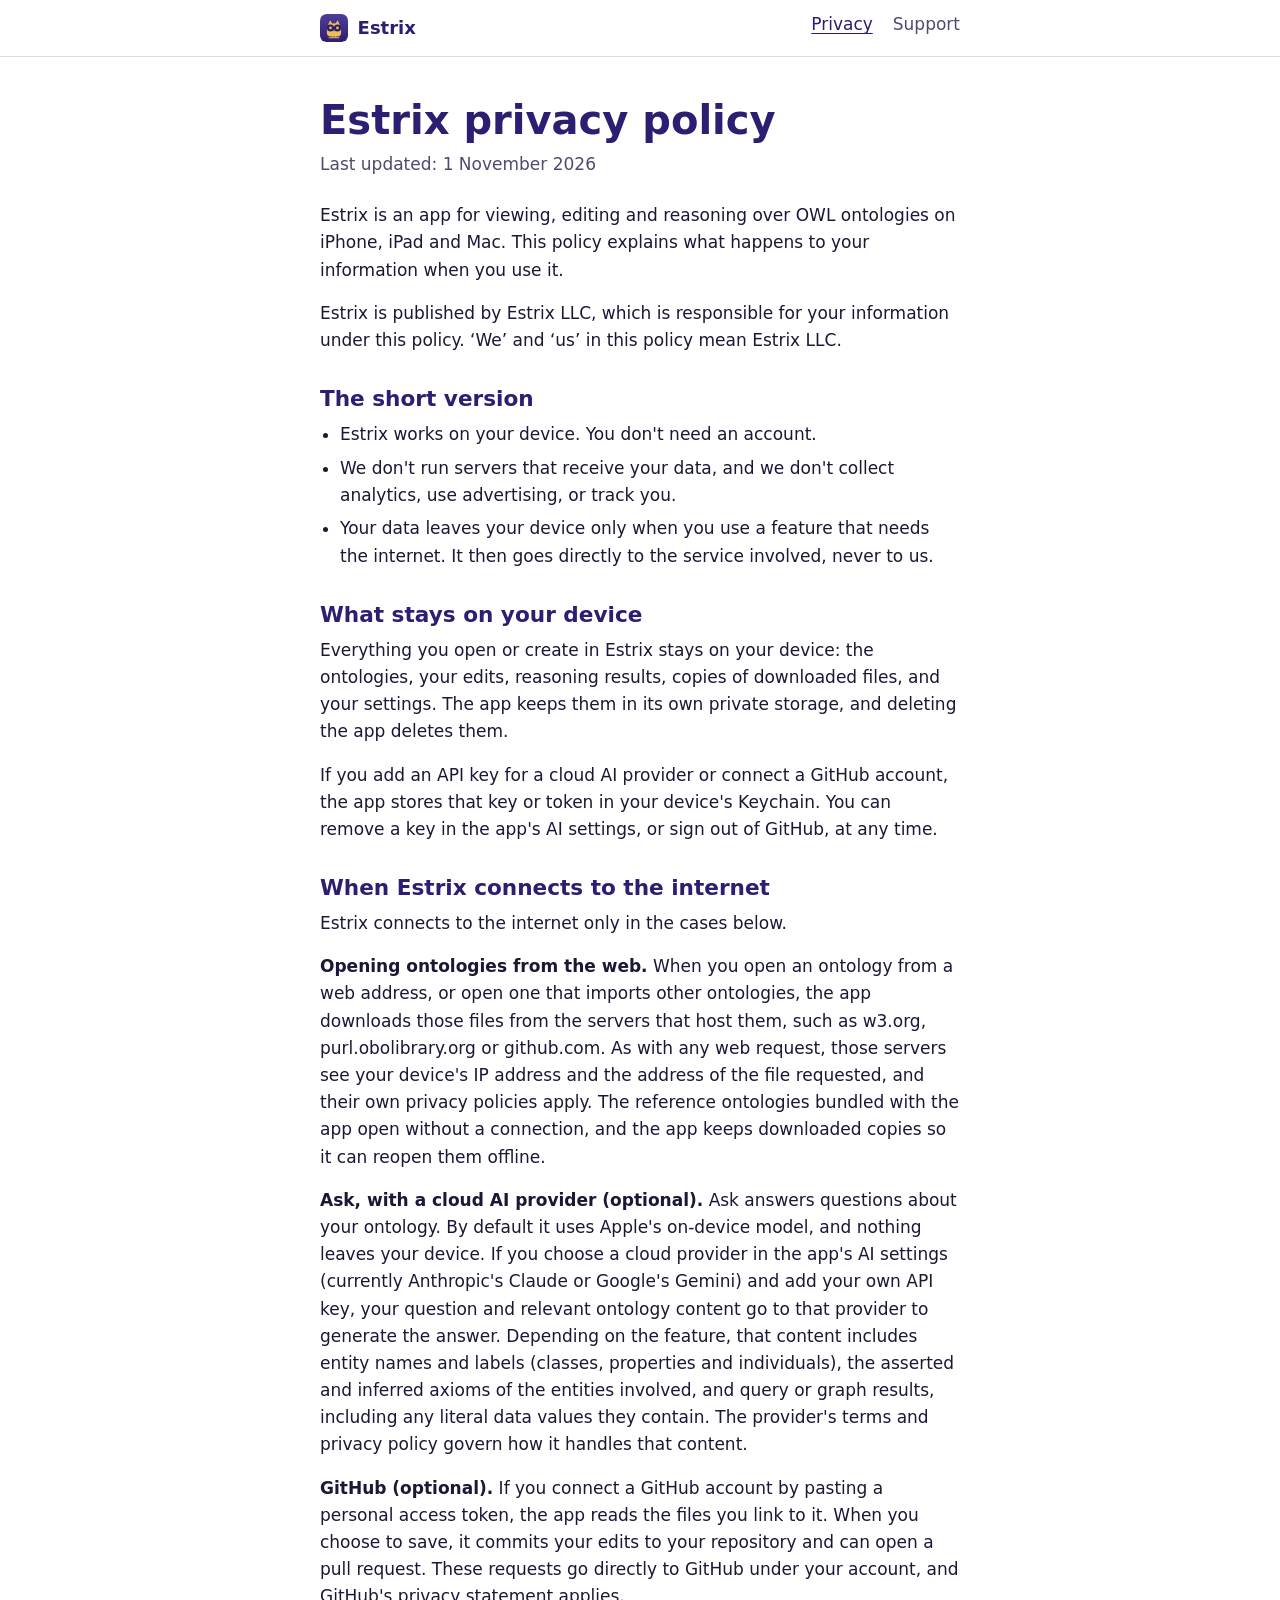
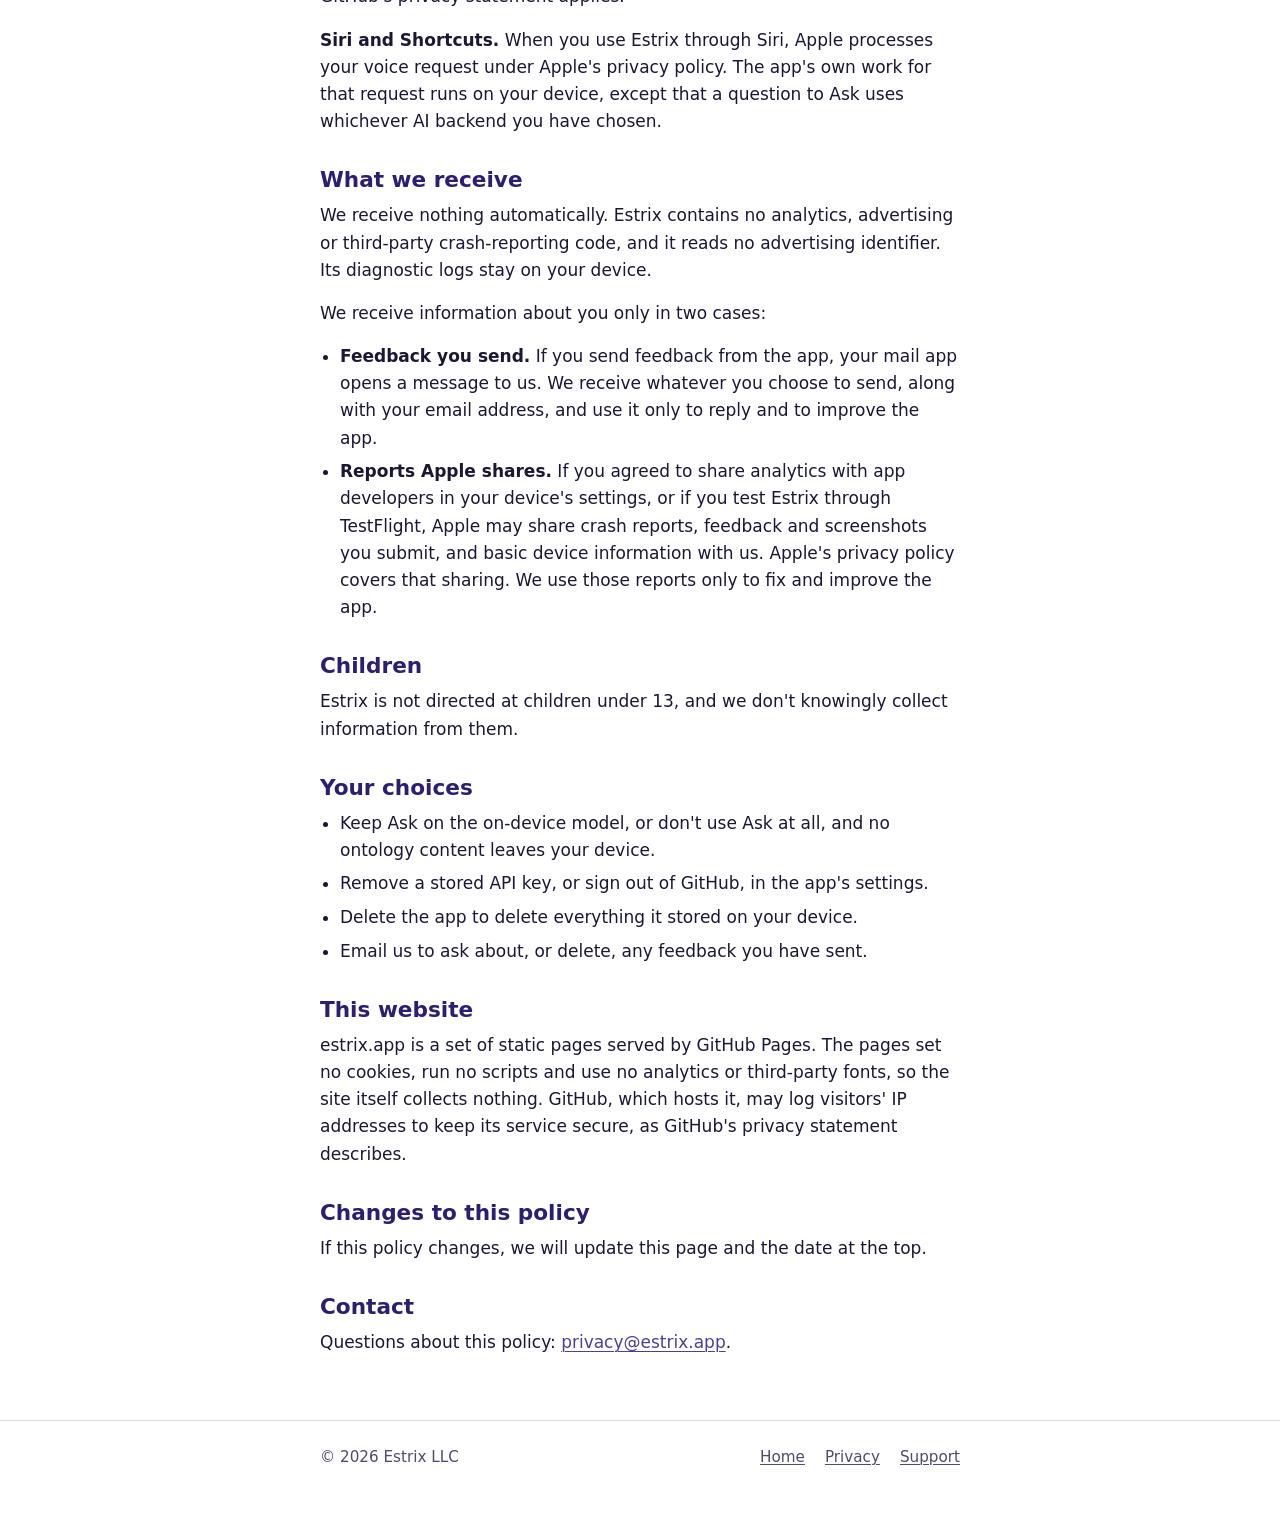
==== privacy/index.html @ ed9c2331 "Site: front page, privacy policy and support The public website of Estrix at estrix.app: static HTML" ====
<!doctype html>
<html lang="en">
<head>
<meta charset="utf-8">
<meta name="viewport" content="width=device-width, initial-scale=1">
<title>Privacy policy: Estrix</title>
<meta name="description" content="The privacy policy of Estrix, the OWL 2 ontology workbench for iPhone, iPad and Mac, published by Estrix LLC: the app works on your device, needs no account and collects nothing by default.">
<meta name="theme-color" media="(prefers-color-scheme: light)" content="#4f3e99">
<meta name="theme-color" media="(prefers-color-scheme: dark)" content="#110d26">
<link rel="canonical" href="https://estrix.app/privacy/">
<link rel="icon" href="../icon.svg" type="image/svg+xml">
<link rel="icon" href="../icon-32.png" type="image/png" sizes="32x32">
<link rel="apple-touch-icon" href="../icon-180.png">
<link rel="stylesheet" href="../style.css">
</head>
<body>
<a class="skip" href="#main">Skip to content</a>
<header class="top">
  <div class="wrap">
    <a class="brand" href="../"><img src="../icon.svg" alt="" width="28" height="28">Estrix</a>
    <nav aria-label="Site">
      <ul>
        <li><a href="./" aria-current="page">Privacy</a></li>
        <li><a href="../support/">Support</a></li>
      </ul>
    </nav>
  </div>
</header>
<main id="main">
  <div class="wrap">
    <h1>Estrix privacy policy</h1>
    <p class="meta">Last updated: 1 November 2026</p>
    <p>Estrix is an app for viewing, editing and reasoning over OWL ontologies on iPhone, iPad and Mac. This policy explains what happens to your information when you use it.</p>
    <p>Estrix is published by Estrix LLC, which is responsible for your information under this policy. ‘We’ and ‘us’ in this policy mean Estrix LLC.</p>

    <h2 id="the-short-version">The short version</h2>
    <ul>
      <li>Estrix works on your device. You don't need an account.</li>
      <li>We don't run servers that receive your data, and we don't collect analytics, use advertising, or track you.</li>
      <li>Your data leaves your device only when you use a feature that needs the internet. It then goes directly to the service involved, never to us.</li>
    </ul>

    <h2 id="what-stays-on-your-device">What stays on your device</h2>
    <p>Everything you open or create in Estrix stays on your device: the ontologies, your edits, reasoning results, copies of downloaded files, and your settings. The app keeps them in its own private storage, and deleting the app deletes them.</p>
    <p>If you add an API key for a cloud AI provider or connect a GitHub account, the app stores that key or token in your device's Keychain. You can remove a key in the app's AI settings, or sign out of GitHub, at any time.</p>

    <h2 id="when-estrix-connects-to-the-internet">When Estrix connects to the internet</h2>
    <p>Estrix connects to the internet only in the cases below.</p>
    <p><strong>Opening ontologies from the web.</strong> When you open an ontology from a web address, or open one that imports other ontologies, the app downloads those files from the servers that host them, such as w3.org, purl.obolibrary.org or github.com. As with any web request, those servers see your device's IP address and the address of the file requested, and their own privacy policies apply. The reference ontologies bundled with the app open without a connection, and the app keeps downloaded copies so it can reopen them offline.</p>
    <p><strong>Ask, with a cloud AI provider (optional).</strong> Ask answers questions about your ontology. By default it uses Apple's on-device model, and nothing leaves your device. If you choose a cloud provider in the app's AI settings (currently Anthropic's Claude or Google's Gemini) and add your own API key, your question and relevant ontology content go to that provider to generate the answer. Depending on the feature, that content includes entity names and labels (classes, properties and individuals), the asserted and inferred axioms of the entities involved, and query or graph results, including any literal data values they contain. The provider's terms and privacy policy govern how it handles that content.</p>
    <p><strong>GitHub (optional).</strong> If you connect a GitHub account by pasting a personal access token, the app reads the files you link to it. When you choose to save, it commits your edits to your repository and can open a pull request. These requests go directly to GitHub under your account, and GitHub's privacy statement applies.</p>
    <p><strong>Siri and Shortcuts.</strong> When you use Estrix through Siri, Apple processes your voice request under Apple's privacy policy. The app's own work for that request runs on your device, except that a question to Ask uses whichever AI backend you have chosen.</p>

    <h2 id="what-we-receive">What we receive</h2>
    <p>We receive nothing automatically. Estrix contains no analytics, advertising or third-party crash-reporting code, and it reads no advertising identifier. Its diagnostic logs stay on your device.</p>
    <p>We receive information about you only in two cases:</p>
    <ul>
      <li><strong>Feedback you send.</strong> If you send feedback from the app, your mail app opens a message to us. We receive whatever you choose to send, along with your email address, and use it only to reply and to improve the app.</li>
      <li><strong>Reports Apple shares.</strong> If you agreed to share analytics with app developers in your device's settings, or if you test Estrix through TestFlight, Apple may share crash reports, feedback and screenshots you submit, and basic device information with us. Apple's privacy policy covers that sharing. We use those reports only to fix and improve the app.</li>
    </ul>

    <h2 id="children">Children</h2>
    <p>Estrix is not directed at children under 13, and we don't knowingly collect information from them.</p>

    <h2 id="your-choices">Your choices</h2>
    <ul>
      <li>Keep Ask on the on-device model, or don't use Ask at all, and no ontology content leaves your device.</li>
      <li>Remove a stored API key, or sign out of GitHub, in the app's settings.</li>
      <li>Delete the app to delete everything it stored on your device.</li>
      <li>Email us to ask about, or delete, any feedback you have sent.</li>
    </ul>

    <h2 id="this-website">This website</h2>
    <p>estrix.app is a set of static pages served by GitHub Pages. The pages set no cookies, run no scripts and use no analytics or third-party fonts, so the site itself collects nothing. GitHub, which hosts it, may log visitors' IP addresses to keep its service secure, as GitHub's privacy statement describes.</p>

    <h2 id="changes-to-this-policy">Changes to this policy</h2>
    <p>If this policy changes, we will update this page and the date at the top.</p>

    <h2 id="contact">Contact</h2>
    <p>Questions about this policy: <a href="mailto:privacy@estrix.app">privacy@estrix.app</a>.</p>
  </div>
</main>
<footer>
  <div class="wrap">
    <p>© 2026 Estrix LLC</p>
    <ul>
      <li><a href="../">Home</a></li>
      <li><a href="./">Privacy</a></li>
      <li><a href="../support/">Support</a></li>
    </ul>
  </div>
</footer>
</body>
</html>
---- style.css ----
/* estrix.app: static pages, no external resources. */
:root {
  color-scheme: light dark;
  --bg: #ffffff;
  --bg-soft: #f4f2fa;
  --text: #1c1735;
  --muted: #514a6e;
  --heading: #2d1e72;
  --link: #4f3e99;
  --rule: #ddd8ee;
  --indigo: #4f3e99;
  --indigo-deep: #2d1e72;
  --gold: #efbe5b;
  --mask: #2b1e6b;
  --hero-text: #ffffff;
}
@media (prefers-color-scheme: dark) {
  :root {
    --bg: #110d26;
    --bg-soft: #1a1437;
    --text: #ece9f6;
    --muted: #b8b1d6;
    --heading: #ffffff;
    --link: #f3cd7a;
    --rule: #2e2653;
  }
}
* { box-sizing: border-box; }
html { -webkit-text-size-adjust: 100%; }
body {
  margin: 0;
  background: var(--bg);
  color: var(--text);
  font: 400 1.0625rem/1.6 system-ui, -apple-system, "Segoe UI", Roboto, "Helvetica Neue", Arial, sans-serif;
}
.wrap { max-width: 42rem; margin: 0 auto; padding: 0 1rem; }
a { color: var(--link); text-decoration-thickness: 1px; text-underline-offset: 0.15em; }
a:hover { text-decoration-thickness: 2px; }
:focus-visible { outline: 3px solid var(--gold); outline-offset: 3px; border-radius: 2px; }
.skip { position: absolute; left: -999px; top: 0; background: var(--gold); color: var(--mask); padding: 0.5rem 1rem; z-index: 10; }
.skip:focus { left: 1rem; top: 1rem; }

/* Header */
.top { border-bottom: 1px solid var(--rule); }
.top .wrap {
  display: flex; align-items: center; justify-content: space-between; flex-wrap: wrap;
  gap: 0.5rem 1rem; min-height: 3.5rem; padding-top: 0.5rem; padding-bottom: 0.5rem;
}
.brand { display: inline-flex; align-items: center; gap: 0.6rem; color: var(--heading); font-weight: 700; font-size: 1.125rem; text-decoration: none; }
.brand img { width: 28px; height: 28px; border-radius: 6px; }
.top nav ul { list-style: none; margin: 0; padding: 0; display: flex; gap: 1.25rem; }
.top nav a { color: var(--muted); font-weight: 500; text-decoration: none; }
.top nav a[aria-current="page"], .top nav a:hover { color: var(--heading); text-decoration: underline; }

/* Front page */
.hero { background: linear-gradient(180deg, var(--indigo), var(--indigo-deep)); color: var(--hero-text); padding: 3rem 0 3.25rem; }
.hero .wrap { display: grid; gap: 1.5rem; }
.hero svg { width: 6.5rem; height: auto; display: block; }
.hero h1 { margin: 0 0 0.5rem; color: var(--hero-text); font-size: clamp(2.5rem, 9vw, 3.75rem); line-height: 1; letter-spacing: -0.01em; font-weight: 800; }
.hero .lead { margin: 0 0 1rem; color: var(--gold); font-size: clamp(1.25rem, 4.5vw, 1.5rem); line-height: 1.3; font-weight: 600; }
.hero p { margin: 0; max-width: 36rem; font-size: 1.125rem; }
@media (min-width: 40rem) {
  .hero .wrap { grid-template-columns: auto 1fr; align-items: center; column-gap: 2.5rem; }
  .hero svg { width: 9rem; }
}
.features { display: grid; gap: 2rem; }
@media (min-width: 40rem) { .features { grid-template-columns: 1fr 1fr; gap: 2rem 2.5rem; } }
.features h2 { margin: 0 0 0.5rem; font-size: 1.25rem; }
.features p { margin: 0 0 0.75rem; }
.features p:last-child { margin-bottom: 0; }
.contact { margin-top: 3rem; padding: 1.5rem; background: var(--bg-soft); border-radius: 12px; }
.contact h2 { margin-top: 0; }
.contact p:last-child { margin-bottom: 0; }
.status { color: var(--muted); }

/* Text pages */
main { padding: 2.5rem 0 3rem; }
h1 { margin: 0 0 0.5rem; color: var(--heading); font-size: clamp(1.9rem, 6vw, 2.5rem); line-height: 1.15; }
h2 { margin: 2rem 0 0.5rem; color: var(--heading); font-size: 1.35rem; line-height: 1.25; }
p, ul { margin: 0 0 1rem; }
ul { padding-left: 1.25rem; }
li { margin-bottom: 0.4rem; }
.meta { color: var(--muted); margin-bottom: 1.5rem; }
address { font-style: normal; }

/* Footer */
footer { border-top: 1px solid var(--rule); padding: 1.5rem 0 2.5rem; color: var(--muted); font-size: 0.95rem; }
footer .wrap { display: flex; flex-wrap: wrap; justify-content: space-between; gap: 0.75rem 1.5rem; }
footer p { margin: 0; }
footer ul { list-style: none; margin: 0; padding: 0; display: flex; gap: 1.25rem; }
footer a { color: var(--muted); }
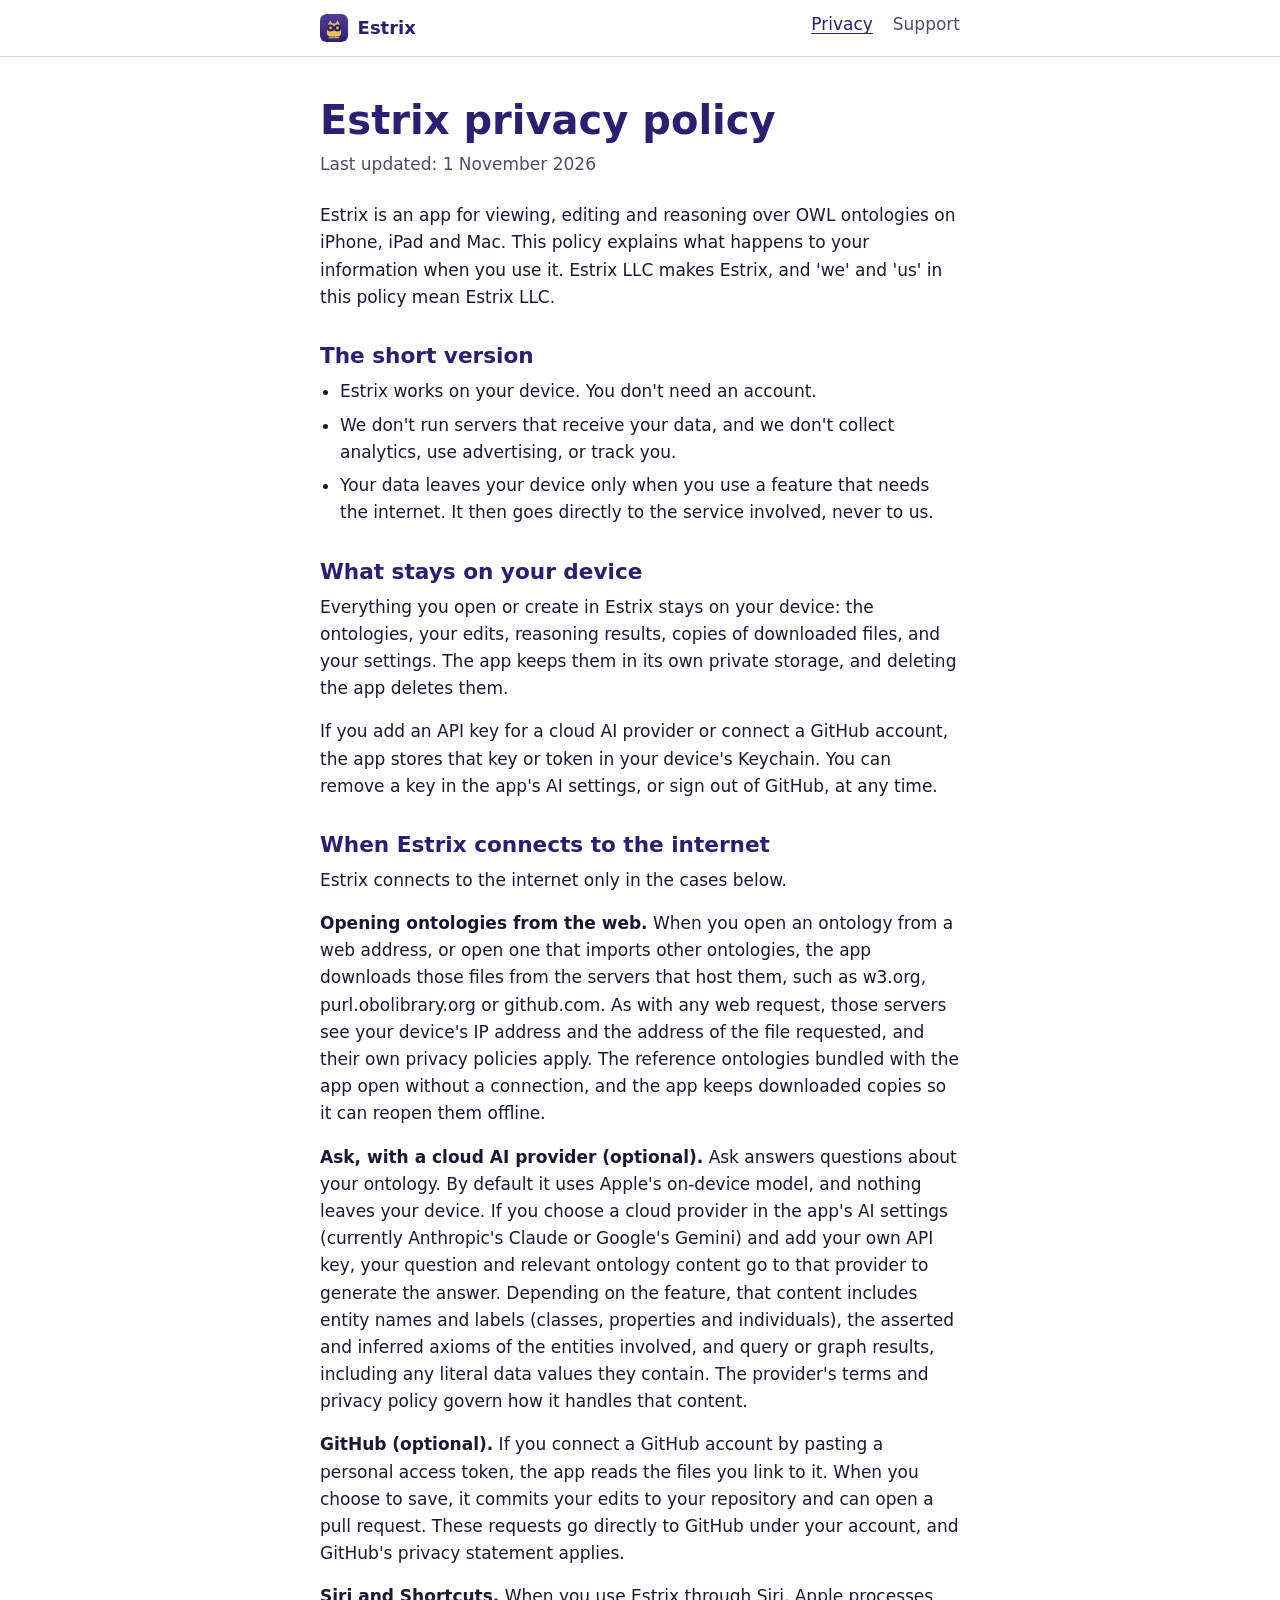
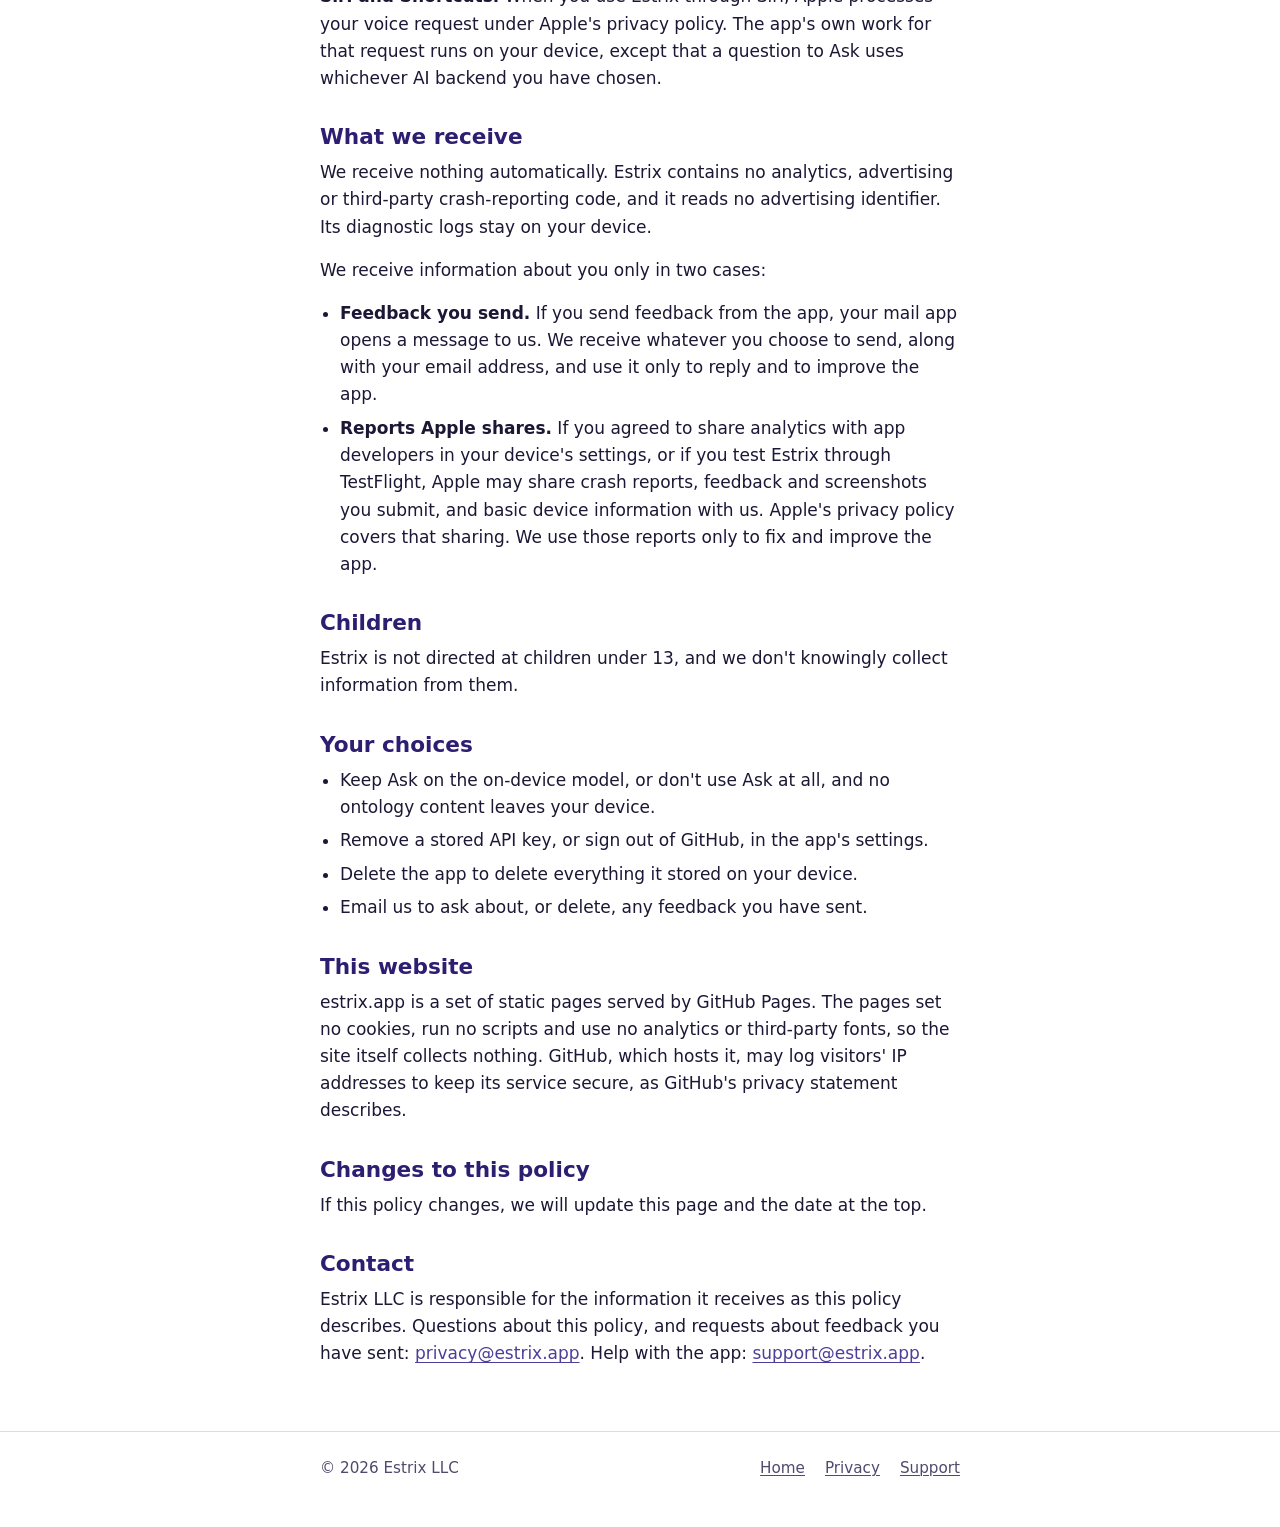
==== commit bf9c3f1e: "Privacy: follow the policy as merged on main The app's repository now carries the published wording " ====
--- a/privacy/index.html
+++ b/privacy/index.html
@@ -30,8 +30,7 @@
   <div class="wrap">
     <h1>Estrix privacy policy</h1>
     <p class="meta">Last updated: 1 November 2026</p>
-    <p>Estrix is an app for viewing, editing and reasoning over OWL ontologies on iPhone, iPad and Mac. This policy explains what happens to your information when you use it.</p>
-    <p>Estrix is published by Estrix LLC, which is responsible for your information under this policy. ‘We’ and ‘us’ in this policy mean Estrix LLC.</p>
+    <p>Estrix is an app for viewing, editing and reasoning over OWL ontologies on iPhone, iPad and Mac. This policy explains what happens to your information when you use it. Estrix LLC makes Estrix, and 'we' and 'us' in this policy mean Estrix LLC.</p>
 
     <h2 id="the-short-version">The short version</h2>
     <ul>
@@ -77,7 +76,7 @@
     <p>If this policy changes, we will update this page and the date at the top.</p>
 
     <h2 id="contact">Contact</h2>
-    <p>Questions about this policy: <a href="mailto:privacy@estrix.app">privacy@estrix.app</a>.</p>
+    <p>Estrix LLC is responsible for the information it receives as this policy describes. Questions about this policy, and requests about feedback you have sent: <a href="mailto:privacy@estrix.app">privacy@estrix.app</a>. Help with the app: <a href="mailto:support@estrix.app">support@estrix.app</a>.</p>
   </div>
 </main>
 <footer>
--- a/style.css
+++ b/style.css
@@ -53,7 +53,8 @@
 .top nav a[aria-current="page"], .top nav a:hover { color: var(--heading); text-decoration: underline; }
 
 /* Front page */
-.hero { background: linear-gradient(180deg, var(--indigo), var(--indigo-deep)); color: var(--hero-text); padding: 3rem 0 3.25rem; }
+.home { padding-top: 0; }
+.hero { margin-bottom: 2.5rem; background: linear-gradient(180deg, var(--indigo), var(--indigo-deep)); color: var(--hero-text); padding: 3rem 0 3.25rem; }
 .hero .wrap { display: grid; gap: 1.5rem; }
 .hero svg { width: 6.5rem; height: auto; display: block; }
 .hero h1 { margin: 0 0 0.5rem; color: var(--hero-text); font-size: clamp(2.5rem, 9vw, 3.75rem); line-height: 1; letter-spacing: -0.01em; font-weight: 800; }
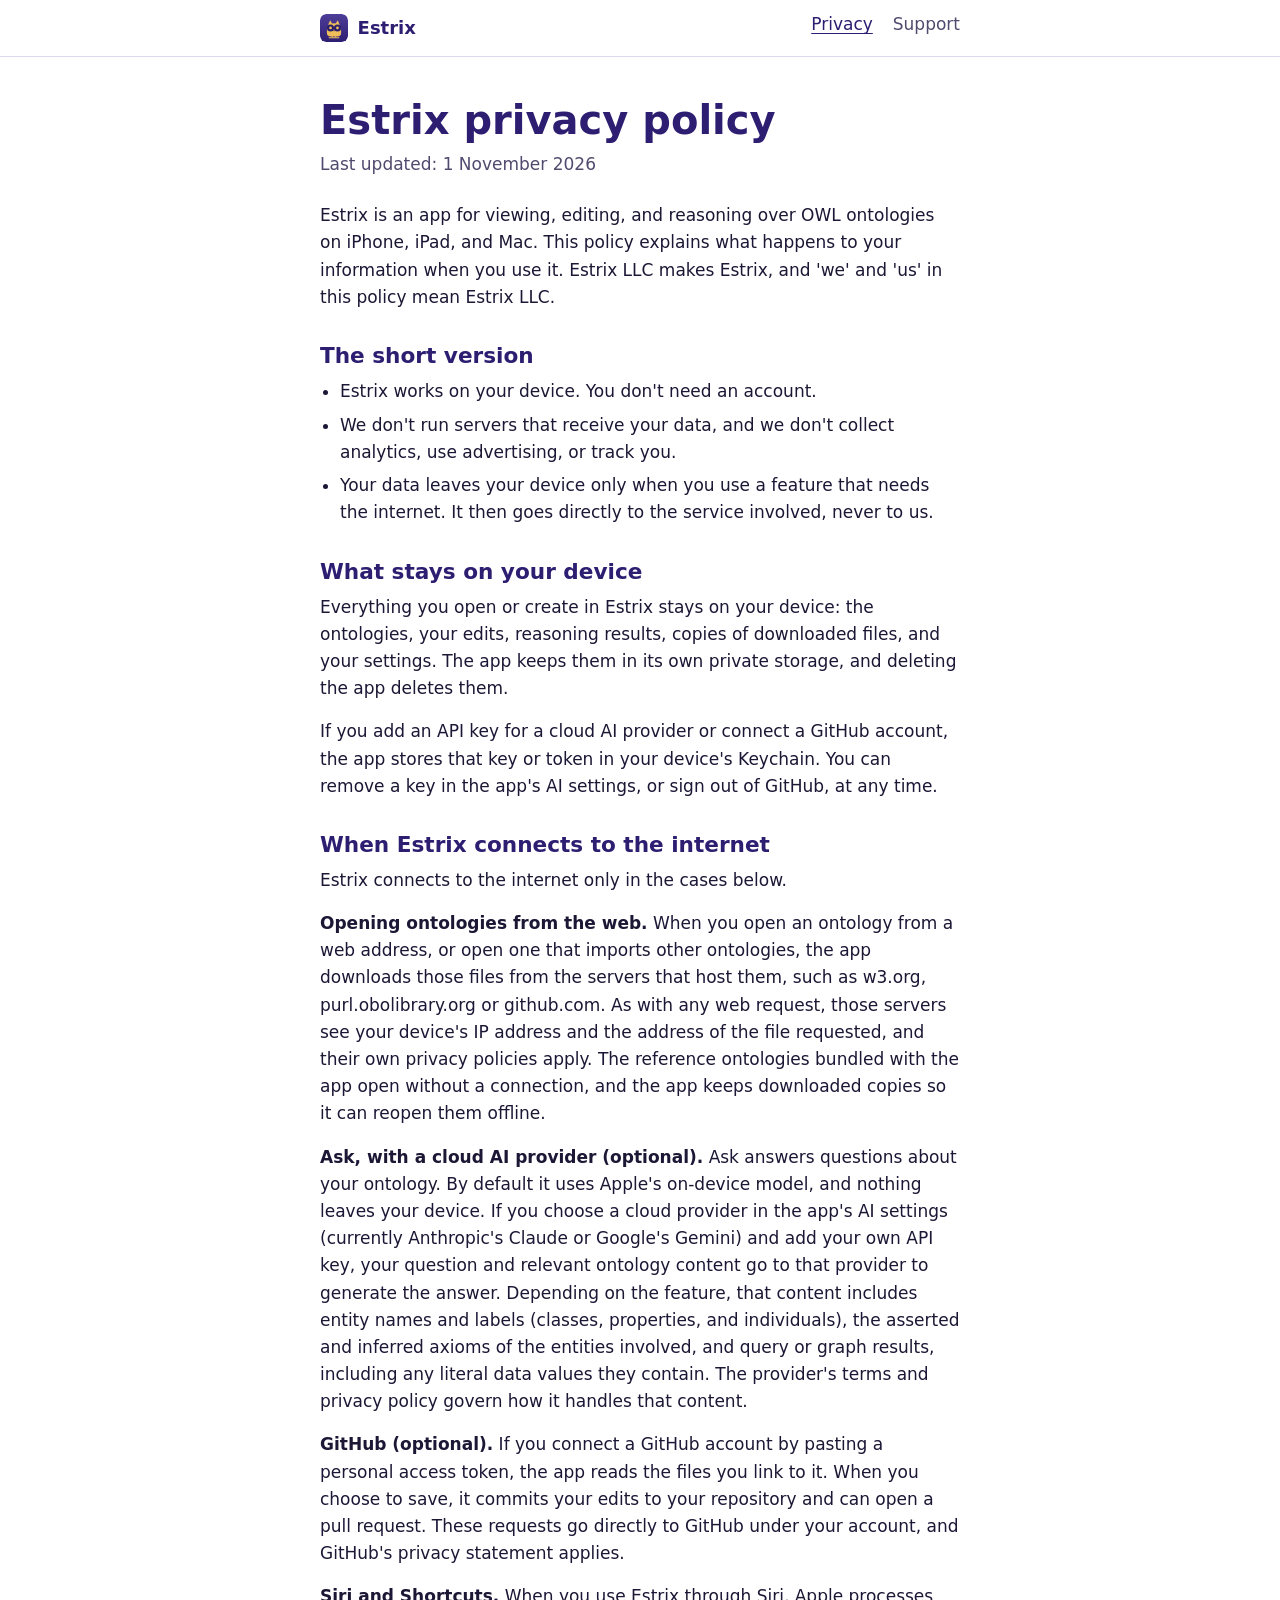
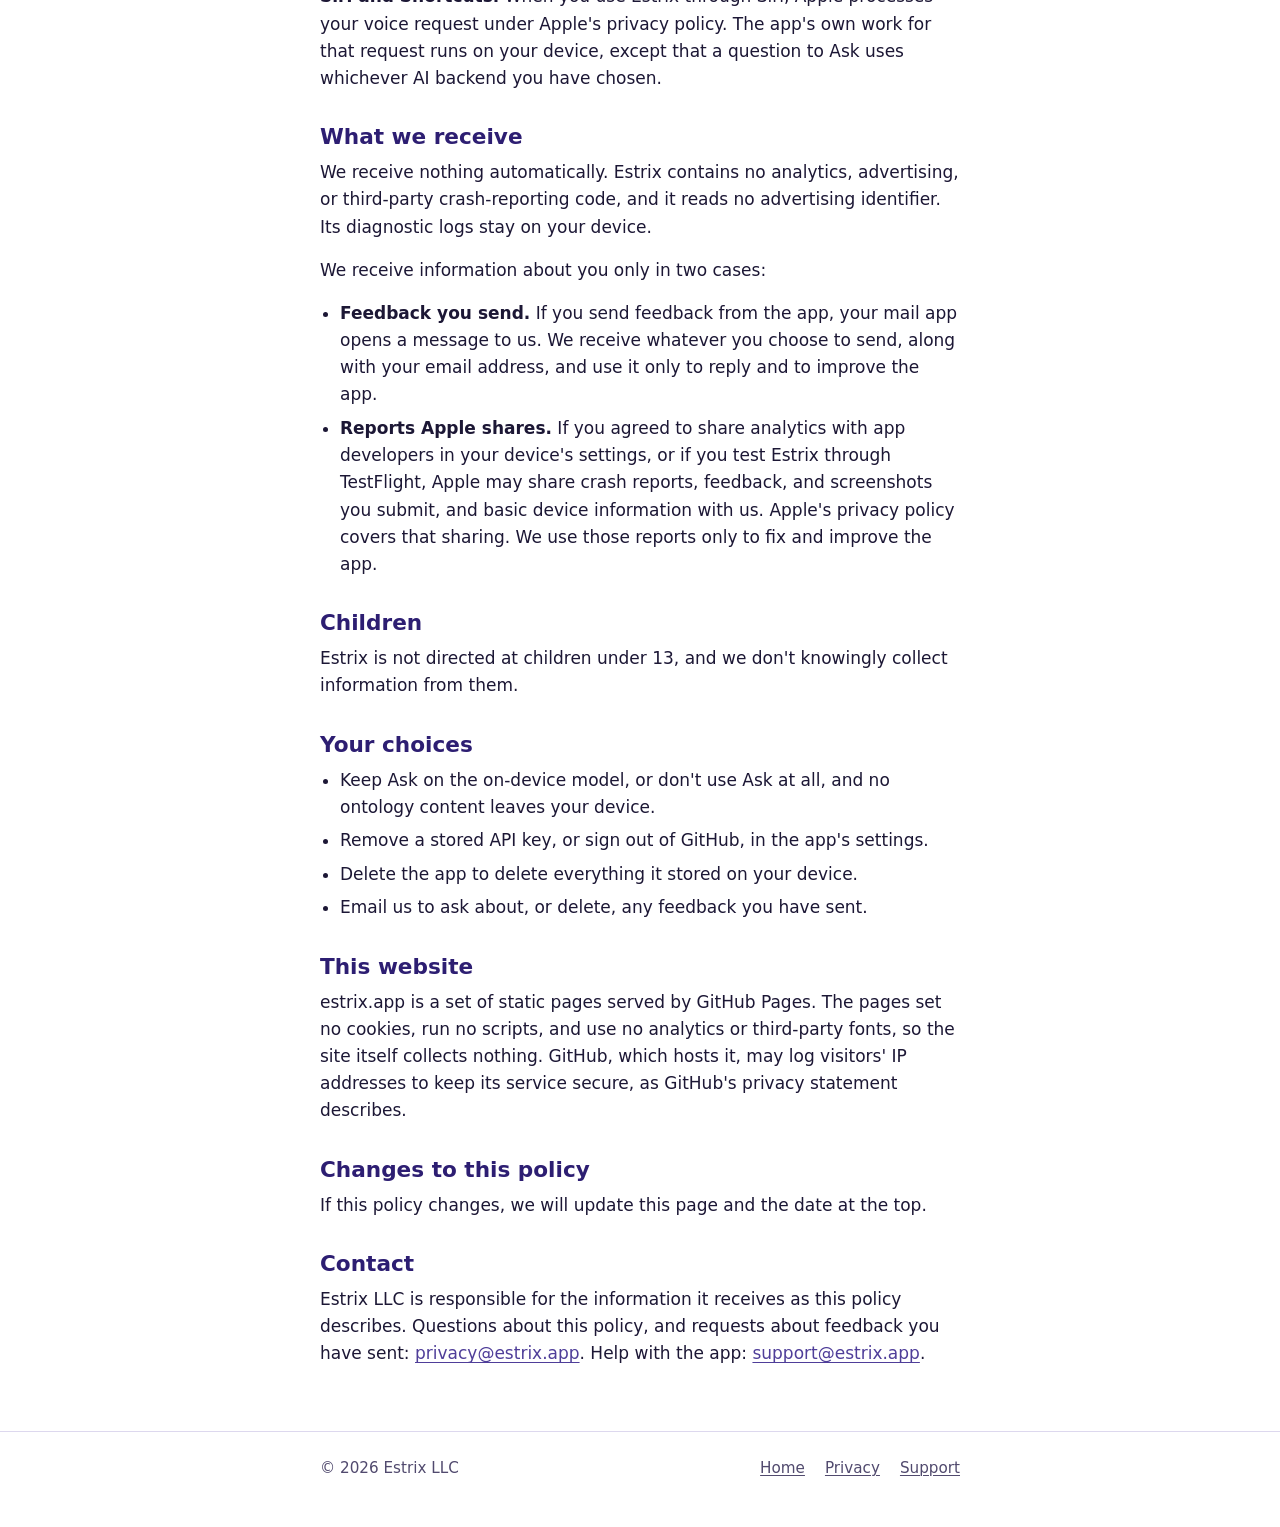
==== commit 5ddd5ef7: "Oxford commas throughout House style since 1 November 2026: a comma before the final 'and' or 'or' i" ====
--- a/privacy/index.html
+++ b/privacy/index.html
@@ -4,7 +4,7 @@
 <meta charset="utf-8">
 <meta name="viewport" content="width=device-width, initial-scale=1">
 <title>Privacy policy: Estrix</title>
-<meta name="description" content="The privacy policy of Estrix, the OWL 2 ontology workbench for iPhone, iPad and Mac, published by Estrix LLC: the app works on your device, needs no account and collects nothing by default.">
+<meta name="description" content="The privacy policy of Estrix, the OWL 2 ontology workbench for iPhone, iPad, and Mac, published by Estrix LLC: the app works on your device, needs no account, and collects nothing by default.">
 <meta name="theme-color" media="(prefers-color-scheme: light)" content="#4f3e99">
 <meta name="theme-color" media="(prefers-color-scheme: dark)" content="#110d26">
 <link rel="canonical" href="https://estrix.app/privacy/">
@@ -30,7 +30,7 @@
   <div class="wrap">
     <h1>Estrix privacy policy</h1>
     <p class="meta">Last updated: 1 November 2026</p>
-    <p>Estrix is an app for viewing, editing and reasoning over OWL ontologies on iPhone, iPad and Mac. This policy explains what happens to your information when you use it. Estrix LLC makes Estrix, and 'we' and 'us' in this policy mean Estrix LLC.</p>
+    <p>Estrix is an app for viewing, editing, and reasoning over OWL ontologies on iPhone, iPad, and Mac. This policy explains what happens to your information when you use it. Estrix LLC makes Estrix, and 'we' and 'us' in this policy mean Estrix LLC.</p>
 
     <h2 id="the-short-version">The short version</h2>
     <ul>
@@ -46,16 +46,16 @@
     <h2 id="when-estrix-connects-to-the-internet">When Estrix connects to the internet</h2>
     <p>Estrix connects to the internet only in the cases below.</p>
     <p><strong>Opening ontologies from the web.</strong> When you open an ontology from a web address, or open one that imports other ontologies, the app downloads those files from the servers that host them, such as w3.org, purl.obolibrary.org or github.com. As with any web request, those servers see your device's IP address and the address of the file requested, and their own privacy policies apply. The reference ontologies bundled with the app open without a connection, and the app keeps downloaded copies so it can reopen them offline.</p>
-    <p><strong>Ask, with a cloud AI provider (optional).</strong> Ask answers questions about your ontology. By default it uses Apple's on-device model, and nothing leaves your device. If you choose a cloud provider in the app's AI settings (currently Anthropic's Claude or Google's Gemini) and add your own API key, your question and relevant ontology content go to that provider to generate the answer. Depending on the feature, that content includes entity names and labels (classes, properties and individuals), the asserted and inferred axioms of the entities involved, and query or graph results, including any literal data values they contain. The provider's terms and privacy policy govern how it handles that content.</p>
+    <p><strong>Ask, with a cloud AI provider (optional).</strong> Ask answers questions about your ontology. By default it uses Apple's on-device model, and nothing leaves your device. If you choose a cloud provider in the app's AI settings (currently Anthropic's Claude or Google's Gemini) and add your own API key, your question and relevant ontology content go to that provider to generate the answer. Depending on the feature, that content includes entity names and labels (classes, properties, and individuals), the asserted and inferred axioms of the entities involved, and query or graph results, including any literal data values they contain. The provider's terms and privacy policy govern how it handles that content.</p>
     <p><strong>GitHub (optional).</strong> If you connect a GitHub account by pasting a personal access token, the app reads the files you link to it. When you choose to save, it commits your edits to your repository and can open a pull request. These requests go directly to GitHub under your account, and GitHub's privacy statement applies.</p>
     <p><strong>Siri and Shortcuts.</strong> When you use Estrix through Siri, Apple processes your voice request under Apple's privacy policy. The app's own work for that request runs on your device, except that a question to Ask uses whichever AI backend you have chosen.</p>
 
     <h2 id="what-we-receive">What we receive</h2>
-    <p>We receive nothing automatically. Estrix contains no analytics, advertising or third-party crash-reporting code, and it reads no advertising identifier. Its diagnostic logs stay on your device.</p>
+    <p>We receive nothing automatically. Estrix contains no analytics, advertising, or third-party crash-reporting code, and it reads no advertising identifier. Its diagnostic logs stay on your device.</p>
     <p>We receive information about you only in two cases:</p>
     <ul>
       <li><strong>Feedback you send.</strong> If you send feedback from the app, your mail app opens a message to us. We receive whatever you choose to send, along with your email address, and use it only to reply and to improve the app.</li>
-      <li><strong>Reports Apple shares.</strong> If you agreed to share analytics with app developers in your device's settings, or if you test Estrix through TestFlight, Apple may share crash reports, feedback and screenshots you submit, and basic device information with us. Apple's privacy policy covers that sharing. We use those reports only to fix and improve the app.</li>
+      <li><strong>Reports Apple shares.</strong> If you agreed to share analytics with app developers in your device's settings, or if you test Estrix through TestFlight, Apple may share crash reports, feedback, and screenshots you submit, and basic device information with us. Apple's privacy policy covers that sharing. We use those reports only to fix and improve the app.</li>
     </ul>
 
     <h2 id="children">Children</h2>
@@ -70,7 +70,7 @@
     </ul>
 
     <h2 id="this-website">This website</h2>
-    <p>estrix.app is a set of static pages served by GitHub Pages. The pages set no cookies, run no scripts and use no analytics or third-party fonts, so the site itself collects nothing. GitHub, which hosts it, may log visitors' IP addresses to keep its service secure, as GitHub's privacy statement describes.</p>
+    <p>estrix.app is a set of static pages served by GitHub Pages. The pages set no cookies, run no scripts, and use no analytics or third-party fonts, so the site itself collects nothing. GitHub, which hosts it, may log visitors' IP addresses to keep its service secure, as GitHub's privacy statement describes.</p>
 
     <h2 id="changes-to-this-policy">Changes to this policy</h2>
     <p>If this policy changes, we will update this page and the date at the top.</p>
